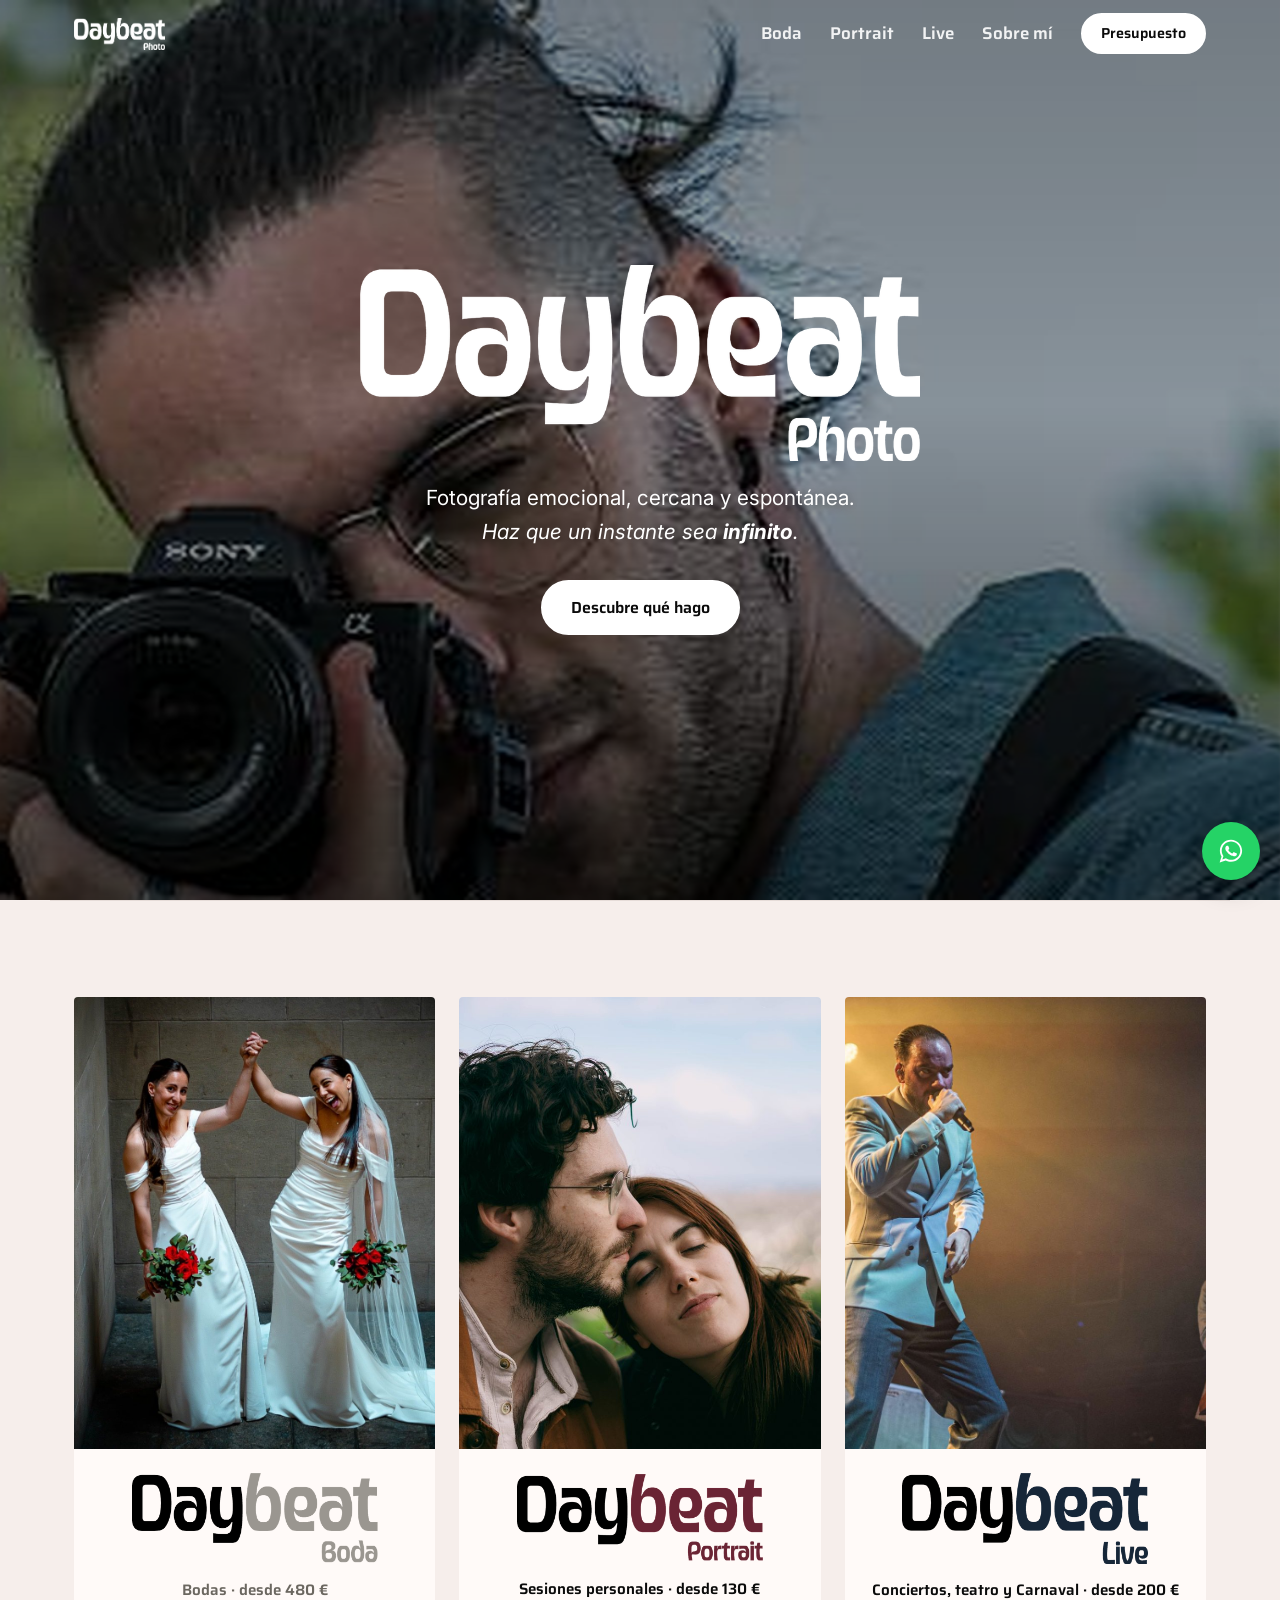
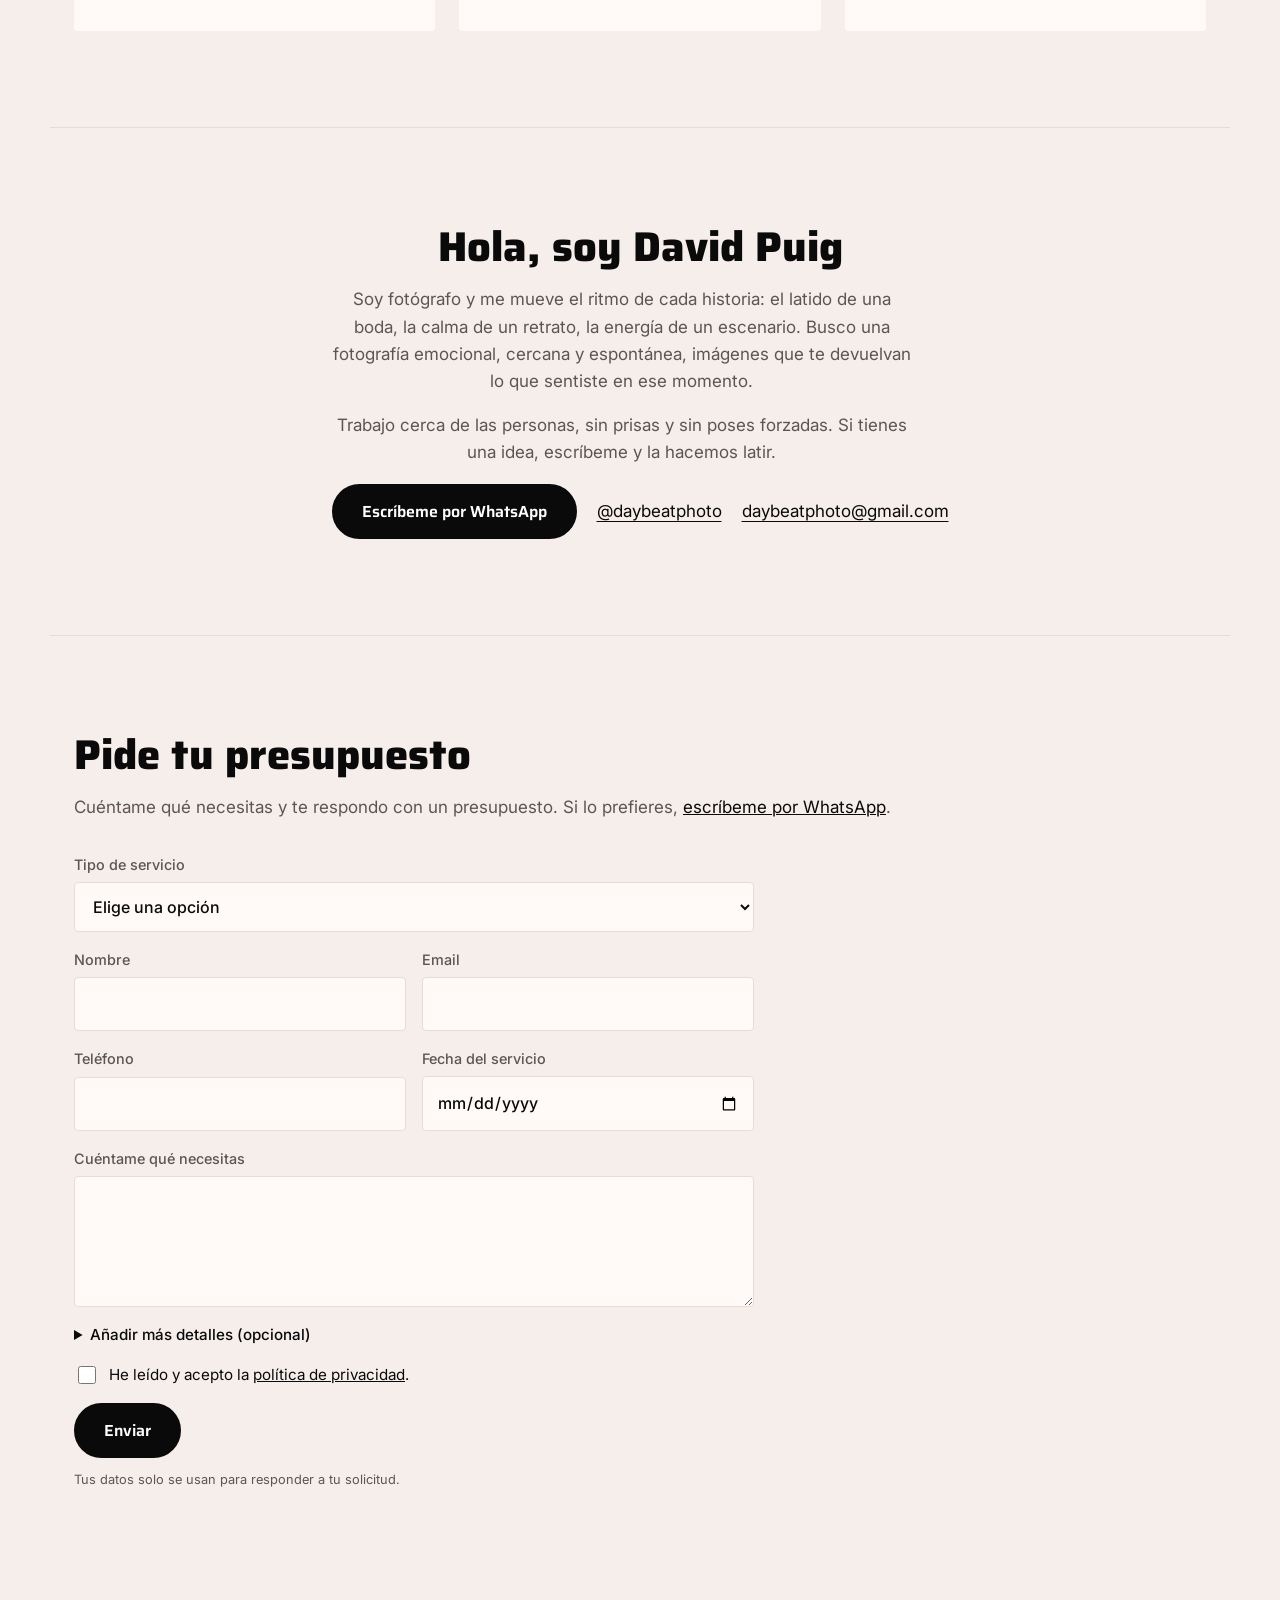
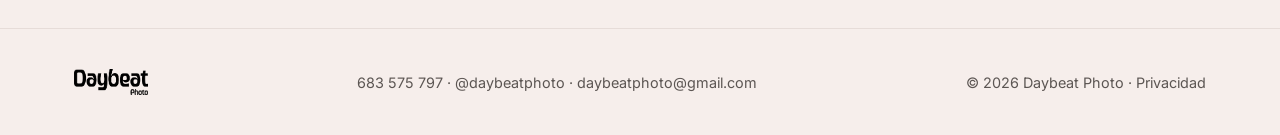
==== index.html @ 6fe8c912 "Web de Daybeat Photo: portada, Boda, Portrait, Live y privacidad Co-Authored-By: Claude Opus 5.5 (1M" ====
<!doctype html>
<html lang="es">
<head>
  <meta charset="utf-8">
  <meta name="viewport" content="width=device-width, initial-scale=1">
  <title>Daybeat Photo · Fotografía en Sabadell</title>
  <meta name="description" content="Daybeat Photo: fotografía emocional de bodas, sesiones personales, conciertos, teatro y Carnaval, por David Puig.">
  <link rel="preconnect" href="https://fonts.googleapis.com">
  <link rel="preconnect" href="https://fonts.gstatic.com" crossorigin>
  <link href="https://fonts.googleapis.com/css2?family=Saira:wght@400;600;800&family=Inter:wght@400;500&display=swap" rel="stylesheet">
  <link rel="stylesheet" href="styles.css">
</head>
<body class="home">
  <header class="nav">
    <a class="logo" href="index.html"><img src="img/daybeat-photo.png" alt="Daybeat Photo, inicio"></a>
    <nav>
      <a href="boda.html" class="boda">Boda</a>
      <a href="portrait.html" class="portrait">Portrait</a>
      <a href="live.html" class="live">Live</a>
      <a href="index.html#sobre-mi" class="nav-about">Sobre mí</a>
      <a href="#contacto" class="btn btn-small">Presupuesto</a>
    </nav>
  </header>

  <main>
    <section class="home-hero">
      <picture class="hero-bg" aria-hidden="true">
        <source media="(max-width: 760px)" srcset="img/david-hero-tall.jpg">
        <img src="img/david-hero-wide.jpg" alt="">
      </picture>
      <div class="home-hero-inner">
        <h1><img src="img/daybeat-photo-white.png" alt="Daybeat Photo"></h1>
        <p class="lead">Fotografía emocional, cercana y espontánea.<br><em>Haz que un instante sea <strong>infinito</strong>.</em></p>
        <a href="#servicios" class="btn btn-light">Descubre qué hago</a>
      </div>
    </section>

    <section id="servicios">
      <div class="cards">
        <a href="boda.html" class="card boda">
          <img class="card-photo" src="img/boda/boda-novias.jpg" alt="">
          <img class="card-logo" src="img/daybeat-boda.png" alt="Daybeat Boda">
          <span>Bodas · desde 480 €</span>
        </a>
        <a href="portrait.html" class="card portrait">
          <img class="card-photo" src="img/portrait/portrait-pareja.jpg" alt="">
          <img class="card-logo" src="img/daybeat-portrait.png" alt="Daybeat Portrait">
          <span>Sesiones personales · desde 130 €</span>
        </a>
        <a href="live.html" class="card live">
          <img class="card-photo" src="img/live/live-cantante.jpg" alt="">
          <img class="card-logo" src="img/daybeat-live.png" alt="Daybeat Live">
          <span>Conciertos, teatro y Carnaval · desde 200 €</span>
        </a>
      </div>
    </section>

    <section id="sobre-mi" class="about">
      <div>
        <h2>Hola, soy David Puig</h2>
        <p>Soy fotógrafo y me mueve el ritmo de cada historia: el latido de una boda, la calma de un retrato, la energía de un escenario. Busco una fotografía emocional, cercana y espontánea, imágenes que te devuelvan lo que sentiste en ese momento.</p>
        <p>Trabajo cerca de las personas, sin prisas y sin poses forzadas. Si tienes una idea, escríbeme y la hacemos latir.</p>
        <div class="contact-links">
          <a class="btn" href="https://wa.me/34683575797" target="_blank" rel="noopener">Escríbeme por WhatsApp</a>
          <a href="https://instagram.com/daybeatphoto" target="_blank" rel="noopener">@daybeatphoto</a>
          <a href="mailto:daybeatphoto@gmail.com">daybeatphoto@gmail.com</a>
        </div>
      </div>
    </section>


    <section id="contacto" class="contact">
      <h2>Pide tu presupuesto</h2>
      <p>Cuéntame qué necesitas y te respondo con un presupuesto. Si lo prefieres, <a href="https://wa.me/34683575797" target="_blank" rel="noopener">escríbeme por WhatsApp</a>.</p>
      <form id="lead-form" novalidate>
        <label>Tipo de servicio
          <select name="servicio" required>
            <option value="">Elige una opción</option>
            <option value="Bodas">Daybeat Boda · Bodas</option>
            <option value="Sesiones personales">Daybeat Portrait · Sesiones personales</option>
            <option value="Conciertos">Daybeat Live · Conciertos, teatro y Carnaval</option>
          </select>
        </label>
        <div class="row">
          <label>Nombre<input name="nombre" required autocomplete="name"></label>
          <label>Email<input name="email" type="email" required autocomplete="email"></label>
        </div>
        <div class="row">
          <label>Teléfono<input name="telefono" type="tel" autocomplete="tel"></label>
          <label>Fecha del servicio<input name="fecha" type="date"></label>
        </div>
        <label>Cuéntame qué necesitas<textarea name="mensaje" rows="4"></textarea></label>
        <details class="more">
          <summary>Añadir más detalles (opcional)</summary>
          <div class="more-fields">
            <div class="row">
              <label>Ubicación<input name="ubicacion"></label>
              <label>Duración<input name="duracion" placeholder="p. ej. 4 horas"></label>
            </div>
            <div class="row">
              <label>Personas<input name="personas" type="number" min="1"></label>
              <label>Presupuesto aproximado<input name="presupuesto" placeholder="p. ej. 800 €"></label>
            </div>
            <label>Extras<input name="extras" placeholder="Álbum, vídeo, segundo fotógrafo..."></label>
          </div>
        </details>
        <label class="check"><input type="checkbox" name="privacidad" required><span>He leído y acepto la <a href="privacidad.html" target="_blank">política de privacidad</a>.</span></label>
        <input name="web" class="hp" tabindex="-1" autocomplete="off" aria-hidden="true">
        <button class="btn" type="submit">Enviar</button>
        <p class="legal">Tus datos solo se usan para responder a tu solicitud.</p>
        <p id="form-status" role="status"></p>
      </form>
    </section>
  </main>

  <footer>
    <a href="index.html"><img src="img/daybeat-photo.png" alt="Daybeat Photo"></a>
    <span><a href="https://wa.me/34683575797">683 575 797</a> · <a href="https://instagram.com/daybeatphoto">@daybeatphoto</a> · <a href="mailto:daybeatphoto@gmail.com">daybeatphoto@gmail.com</a></span>
    <span>© <span id="year"></span> Daybeat Photo · <a href="privacidad.html">Privacidad</a></span>
  </footer>

  <a class="wa-float" href="https://wa.me/34683575797?text=Hola%20David%2C%20he%20visto%20tu%20web%20y%20me%20gustar%C3%ADa%20pedir%20informaci%C3%B3n." target="_blank" rel="noopener" aria-label="Escríbeme por WhatsApp">
    <svg viewBox="0 0 32 32" width="28" height="28" aria-hidden="true"><path fill="currentColor" d="M16 3C9 3 3.3 8.6 3.3 15.6c0 2.4.7 4.7 1.9 6.7L3 29l6.9-2.2c1.9 1 4 1.6 6.1 1.6 7 0 12.7-5.6 12.7-12.6S23 3 16 3zm0 23.1c-1.9 0-3.8-.5-5.4-1.5l-.4-.2-4.1 1.3 1.3-4-.3-.4c-1.1-1.7-1.7-3.6-1.7-5.6C5.4 9.8 10.2 5.1 16 5.1s10.6 4.7 10.6 10.5S21.8 26.1 16 26.1zm5.8-7.8c-.3-.2-1.9-.9-2.2-1s-.5-.2-.7.2-.8 1-1 1.2-.4.2-.7.1c-.3-.2-1.3-.5-2.5-1.6-.9-.8-1.5-1.8-1.7-2.1s0-.5.1-.6l.5-.6c.2-.2.2-.4.3-.6s0-.4 0-.6c-.1-.2-.7-1.7-1-2.3-.3-.6-.5-.5-.7-.5h-.6c-.2 0-.6.1-.9.4s-1.2 1.1-1.2 2.7 1.2 3.1 1.3 3.3c.2.2 2.3 3.5 5.6 4.9 2.8 1.1 3.3.9 3.9.8.6-.1 1.9-.8 2.2-1.5s.3-1.4.2-1.5c-.1-.2-.3-.3-.6-.4z"/></svg>
  </a>
  <script src="main.js"></script>
</body>
</html>
---- styles.css ----
:root {
  --bg: #f6eeeb; --surface: #fffaf8; --text: #0a0a0a; --muted: #5c5653; --line: #e6dcd8;
  --boda: #9a9690; --boda-ink: #6b6760; --portrait: #6a2434; --live: #162638;
  --accent: var(--text); --accent-ink: var(--accent); --on-accent: #fff;
  --radius: 4px; --max: 1180px;
  --display: "Saira", system-ui, sans-serif;
  font-family: "Inter", system-ui, -apple-system, "Segoe UI", sans-serif;
}
.boda { --accent: var(--boda); --accent-ink: var(--boda-ink); --on-accent: var(--text); }
.portrait { --accent: var(--portrait); }
.live { --accent: var(--live); }
/* Live: modo oscuro, como un escenario */
body.dark { --bg: #0d1520; --surface: #142131; --text: #f3eee9; --muted: #a8b2bd; --line: #223247;
  --accent: #9fb6cf; --accent-ink: #9fb6cf; --on-accent: #0d1520; }

* { box-sizing: border-box; }
html { scroll-behavior: smooth; scroll-padding-top: 80px; }
body { margin: 0; background: var(--bg); color: var(--text); line-height: 1.6; font-size: 17px; }
a { color: inherit; }
img { max-width: 100%; display: block; }
h1 { margin: 0; }
h2 { font-family: var(--display); font-weight: 800; font-size: clamp(1.8rem, 4vw, 2.6rem); line-height: 1.1; margin: 0 0 32px; }
main > section { max-width: var(--max); margin: 0 auto; padding: 96px 24px; }
main > section + section { border-top: 1px solid var(--line); }

/* Botones */
.btn { display: inline-block; background: var(--accent); color: var(--on-accent); border: 2px solid var(--accent);
  padding: 13px 28px; border-radius: 999px; font-family: var(--display); font-weight: 600; font-size: 1rem;
  text-decoration: none; cursor: pointer; transition: transform .2s, opacity .2s; }
.btn:hover { transform: translateY(-1px); opacity: .9; }
.btn-outline { background: transparent; color: var(--accent-ink); border-color: currentColor; }
.btn-light { background: #fff; color: #0a0a0a; border-color: #fff; }
.btn-small { padding: 7px 18px; font-size: .9rem; }

/* Navegación */
.nav { position: sticky; top: 0; z-index: 20; background: color-mix(in srgb, var(--bg) 92%, transparent);
  backdrop-filter: blur(10px); border-bottom: 1px solid var(--line); display: flex; justify-content: space-between;
  align-items: center; height: 68px; padding: 0 max(24px, calc((100% - var(--max)) / 2 + 24px));
  transition: background .3s, border-color .3s; }
.logo img { height: 32px; width: auto; }
.nav nav { display: flex; gap: 28px; align-items: center; font-family: var(--display); font-weight: 600; }
.nav nav a:not(.btn) { text-decoration: none; color: var(--text); opacity: .75; }
.nav nav a:not(.btn):hover, .nav nav a[aria-current="page"] { opacity: 1; }
.nav nav a[aria-current="page"] { text-decoration: underline; text-decoration-thickness: 2px; text-underline-offset: 8px; }
.nav nav a.boda { color: var(--boda-ink); }
.nav nav a.portrait { color: var(--portrait); }
.nav nav a.live { color: var(--live); }
body.dark .nav nav a.boda, body.dark .nav nav a.portrait, body.dark .nav nav a.live { color: var(--text); }
/* En la portada el menú flota sobre la foto hasta que haces scroll */
body.home .nav { position: fixed; left: 0; right: 0; background: transparent; border-color: transparent; backdrop-filter: none; }
body.home .nav:not(.solid) .logo img { filter: brightness(0) invert(1); }
body.home .nav:not(.solid) nav a:not(.btn) { color: #fff; opacity: .9; }
body.home .nav:not(.solid) .btn { background: #fff; color: #0a0a0a; border-color: #fff; }
body.home .nav.solid { background: color-mix(in srgb, var(--bg) 92%, transparent); backdrop-filter: blur(10px); border-color: var(--line); }

/* Portada: foto de David a pantalla completa */
.home-hero { position: relative; height: 100svh; min-height: 560px; max-width: none !important; padding: 0 !important;
  display: grid; place-items: center; text-align: center; color: #fff; overflow: hidden; }
.hero-bg, .hero-bg img { position: absolute; inset: 0; width: 100%; height: 100%; }
.hero-bg img { object-fit: cover; object-position: center; animation: hero-zoom 20s ease-out both; }
@keyframes hero-zoom { from { transform: scale(1.06); } to { transform: scale(1); } }
.hero-bg::after { content: ""; position: absolute; inset: 0; background: linear-gradient(180deg, rgba(0,0,0,.45), rgba(0,0,0,.35) 45%, rgba(0,0,0,.65)); }
.home-hero-inner { position: relative; padding: 0 24px; display: grid; justify-items: center; gap: 20px; }
.home-hero h1 img { width: min(560px, 82vw); }
.home-hero .lead { font-size: clamp(1.05rem, 2.4vw, 1.3rem); margin: 0 0 12px; text-shadow: 0 1px 12px rgba(0,0,0,.4); }

/* Tarjetas de servicios */
.cards { display: grid; grid-template-columns: repeat(3, 1fr); gap: 24px; }
.card { background: var(--surface); border-radius: var(--radius); overflow: hidden; text-decoration: none;
  display: grid; justify-items: center; gap: 14px; padding-bottom: 28px; transition: transform .25s, box-shadow .25s; }
.card:hover { transform: translateY(-6px); box-shadow: 0 18px 40px rgba(0,0,0,.12); }
.card-photo { width: 100%; aspect-ratio: 4 / 5; object-fit: cover; transition: transform .6s; }
.card:hover .card-photo { transform: scale(1.03); }
.card-logo { width: 68%; margin-top: 10px; }
.card span { font-family: var(--display); font-weight: 600; color: var(--accent-ink); font-size: .95rem; }

/* Cabecera de cada servicio */
.cover { position: relative; max-width: none !important; padding: 0 !important; min-height: 78svh; display: grid; align-items: end; overflow: hidden; }
.cover-img { position: absolute; inset: 0; width: 100%; height: 100%; object-fit: cover; object-position: var(--pos, center); }
.cover::after { content: ""; position: absolute; inset: 0; background: linear-gradient(90deg, var(--bg) 0%, color-mix(in srgb, var(--bg) 85%, transparent) 38%, transparent 75%); }
.cover-inner { position: relative; z-index: 1; width: 100%; max-width: var(--max); margin: 0 auto; padding: 96px 24px; display: grid; gap: 20px; justify-items: start; }
.brand-logo { width: min(420px, 80vw); }
.brand-intro { max-width: 520px; font-size: 1.1rem; margin: 0; }

/* Galería: cada foto con su proporción, sin recortes */
.gallery { display: grid; gap: 12px; }
.g-row { display: flex; gap: 12px; }
.gallery img { min-width: 0; height: auto; border-radius: var(--radius); cursor: zoom-in; transition: opacity .2s; }
.gallery img:hover { opacity: .9; }
.lightbox { position: fixed; inset: 0; background: rgba(0,0,0,.92); display: grid; place-items: center; z-index: 50; cursor: zoom-out; }
.lightbox img { max-width: 92vw; max-height: 90vh; border-radius: var(--radius); }

/* Tarifas */
.packs { display: grid; gap: 0; border-top: 2px solid var(--text); }
.cols-4 { grid-template-columns: repeat(4, 1fr); }
.cols-3 { grid-template-columns: repeat(3, 1fr); }
.pack { position: relative; padding: 32px 28px 32px 0; display: flex; flex-direction: column; gap: 10px; }
.pack + .pack { padding-left: 28px; border-left: 1px solid var(--line); }
.pack h4 { font-family: var(--display); font-weight: 600; font-size: 1.15rem; margin: 0; }
.price { font-family: var(--display); font-weight: 800; font-size: clamp(2.2rem, 4vw, 3rem); line-height: 1; margin: 4px 0; color: var(--accent-ink); }
.pack-desc { margin: 0; color: var(--muted); }
.pack ul { list-style: none; margin: 8px 0 20px; padding: 0; display: grid; gap: 8px; font-size: .95rem; flex: 1; align-content: start; }
.pack li { padding-left: 18px; position: relative; }
.pack li::before { content: ""; position: absolute; left: 0; top: .65em; width: 8px; height: 2px; background: var(--accent-ink); }
.pack .btn { align-self: start; }
.pack .tag { position: absolute; top: -13px; left: 28px; margin: 0; background: var(--accent); color: var(--on-accent);
  font-family: var(--display); font-size: .75rem; font-weight: 600; padding: 2px 12px; border-radius: 999px; }
.pack.featured { background: var(--surface); padding-left: 28px; }
.note { color: var(--muted); font-size: .9rem; margin: 28px 0 0; max-width: 760px; }

/* Cómo trabajamos */
.steps { list-style: none; counter-reset: step; padding: 0; margin: 0; display: grid; grid-template-columns: repeat(4, 1fr); gap: 32px; }
.steps li { counter-increment: step; display: grid; gap: 6px; align-content: start; }
.steps li::before { content: counter(step, decimal-leading-zero); font-family: var(--display); font-weight: 800; font-size: 2rem; color: var(--accent-ink); }
.steps strong { font-family: var(--display); font-size: 1.15rem; }
.steps span { color: var(--muted); }

/* Sobre mí */
.about { display: grid; justify-items: center; text-align: center; }
.about img { width: 260px; aspect-ratio: 1; object-fit: cover; border-radius: 50%; }
.about h2 { margin-bottom: 16px; }
.about p { color: var(--muted); max-width: 580px; }
.contact-links { display: flex; flex-wrap: wrap; gap: 20px; align-items: center; justify-content: center; margin-top: 8px; }
.contact-links a:not(.btn) { text-underline-offset: 4px; }

/* Formulario */
.contact > p { color: var(--muted); margin: -16px 0 32px; }
.contact > p a { color: var(--accent-ink); }
form { display: grid; gap: 16px; max-width: 680px; }
.row { display: grid; grid-template-columns: 1fr 1fr; gap: 16px; }
label { display: grid; gap: 6px; color: var(--muted); font-size: .9rem; font-weight: 500; }
input, textarea, select { width: 100%; min-width: 0; background: var(--surface); border: 1px solid var(--line); color: var(--text);
  padding: 13px 14px; border-radius: var(--radius); font: inherit; font-size: 1rem; }
input:focus, textarea:focus, select:focus { outline: 2px solid var(--accent-ink); border-color: transparent; }
body.dark input, body.dark select, body.dark textarea { color-scheme: dark; }
.more summary { cursor: pointer; color: var(--accent-ink); font-weight: 500; font-size: .95rem; }
.more-fields { display: grid; gap: 16px; margin-top: 16px; }
form .btn { justify-self: start; }
.hp { position: absolute; left: -9999px; }
#form-status { min-height: 1.5em; margin: 0; }

/* Pie y WhatsApp */
footer { border-top: 1px solid var(--line); padding: 40px max(24px, calc((100% - var(--max)) / 2 + 24px));
  display: flex; justify-content: space-between; align-items: center; gap: 16px; color: var(--muted); font-size: .9rem; }
footer img { height: 26px; width: auto; }
footer a { text-decoration: none; }
footer a:hover { text-decoration: underline; }
.wa-float { position: fixed; right: 20px; bottom: 20px; z-index: 30; width: 58px; height: 58px; border-radius: 50%;
  background: #25d366; color: #fff; display: grid; place-items: center; box-shadow: 0 8px 24px rgba(0,0,0,.25); transition: transform .2s; }
.wa-float:hover { transform: scale(1.08); }

@media (max-width: 960px) {
  .cols-4, .cols-3 { grid-template-columns: 1fr 1fr; }
  .pack:nth-child(odd) { padding-left: 0; border-left: 0; }
  .pack:nth-child(n+3) { border-top: 1px solid var(--line); }
  .pack.featured { padding-left: 28px; }
  .steps { grid-template-columns: 1fr 1fr; }
  .cards { grid-template-columns: 1fr; max-width: 520px; margin: 0 auto; }
  .card-photo { aspect-ratio: 3 / 2; }
}
@media (max-width: 760px) {
  body { font-size: 16px; }
  main > section { padding: 64px 18px; }
  .nav { padding: 0 16px; }
  .nav nav { gap: 12px; font-size: .85rem; }
  .nav nav .nav-about { display: none; }
  .nav .btn-small { padding: 6px 12px; font-size: .8rem; }
  .logo img { height: 26px; }
  .cover { min-height: auto; align-items: stretch; }
  .cover-img { position: relative; height: 46svh; }
  .cover::after { display: none; }
  .cover-inner { padding: 32px 18px 8px; }
  .cols-4, .cols-3, .steps, .row { grid-template-columns: 1fr; }
  .pack, .pack + .pack, .pack.featured { padding: 28px 0; border-left: 0; }
  .pack + .pack { border-top: 1px solid var(--line); }
  .pack.featured { padding: 28px 18px; }
  .g-row { flex-direction: column; }
  .gallery img { width: 100%; }
  .about { grid-template-columns: 1fr; justify-items: center; text-align: center; gap: 24px; }
  .about img { width: 180px; }
  .contact-links { justify-content: center; }
  footer { flex-direction: column; text-align: center; }
  .wa-float { width: 52px; height: 52px; right: 14px; bottom: 14px; }
}
@media (prefers-reduced-motion: reduce) { html { scroll-behavior: auto; } .hero-bg img { animation: none; } }
label, .row > * { min-width: 0; }

/* Privacidad */
.check { display: flex; gap: 10px; align-items: flex-start; font-weight: 400; color: var(--text); font-size: .95rem; }
.check input { width: 18px; height: 18px; margin-top: 3px; flex: none; accent-color: var(--accent-ink); }
.check a, footer span a { color: inherit; }
.legal { color: var(--muted); font-size: .8rem; margin: -4px 0 0; }
.legal-page { max-width: 760px !important; }
.legal-page h1 { font-family: var(--display); font-weight: 800; font-size: clamp(2rem, 5vw, 3rem); line-height: 1.1; margin: 0 0 8px; }
.legal-page .updated { color: var(--muted); margin: 0 0 40px; }
.legal-page h2 { font-size: 1.3rem; margin: 36px 0 8px; }
.legal-page p { margin: 0; color: var(--muted); }
.legal-page a { color: var(--text); }
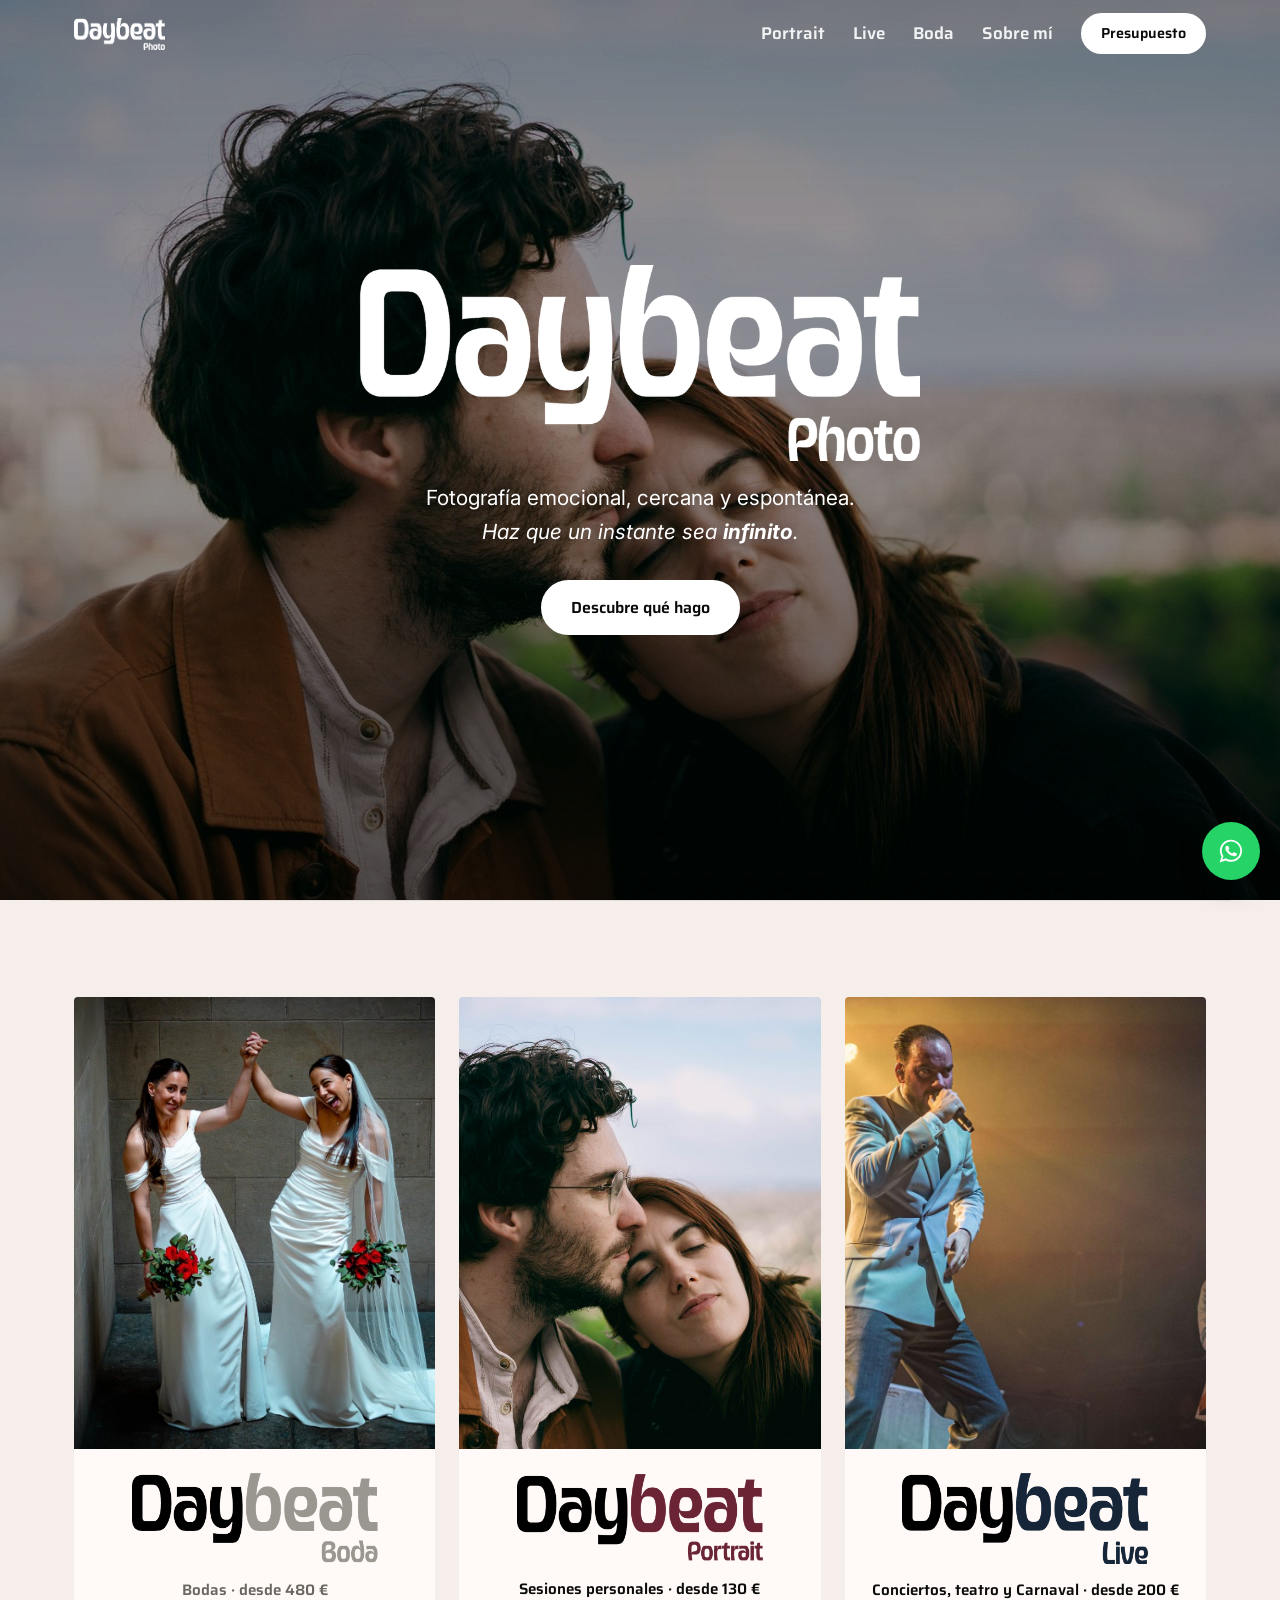
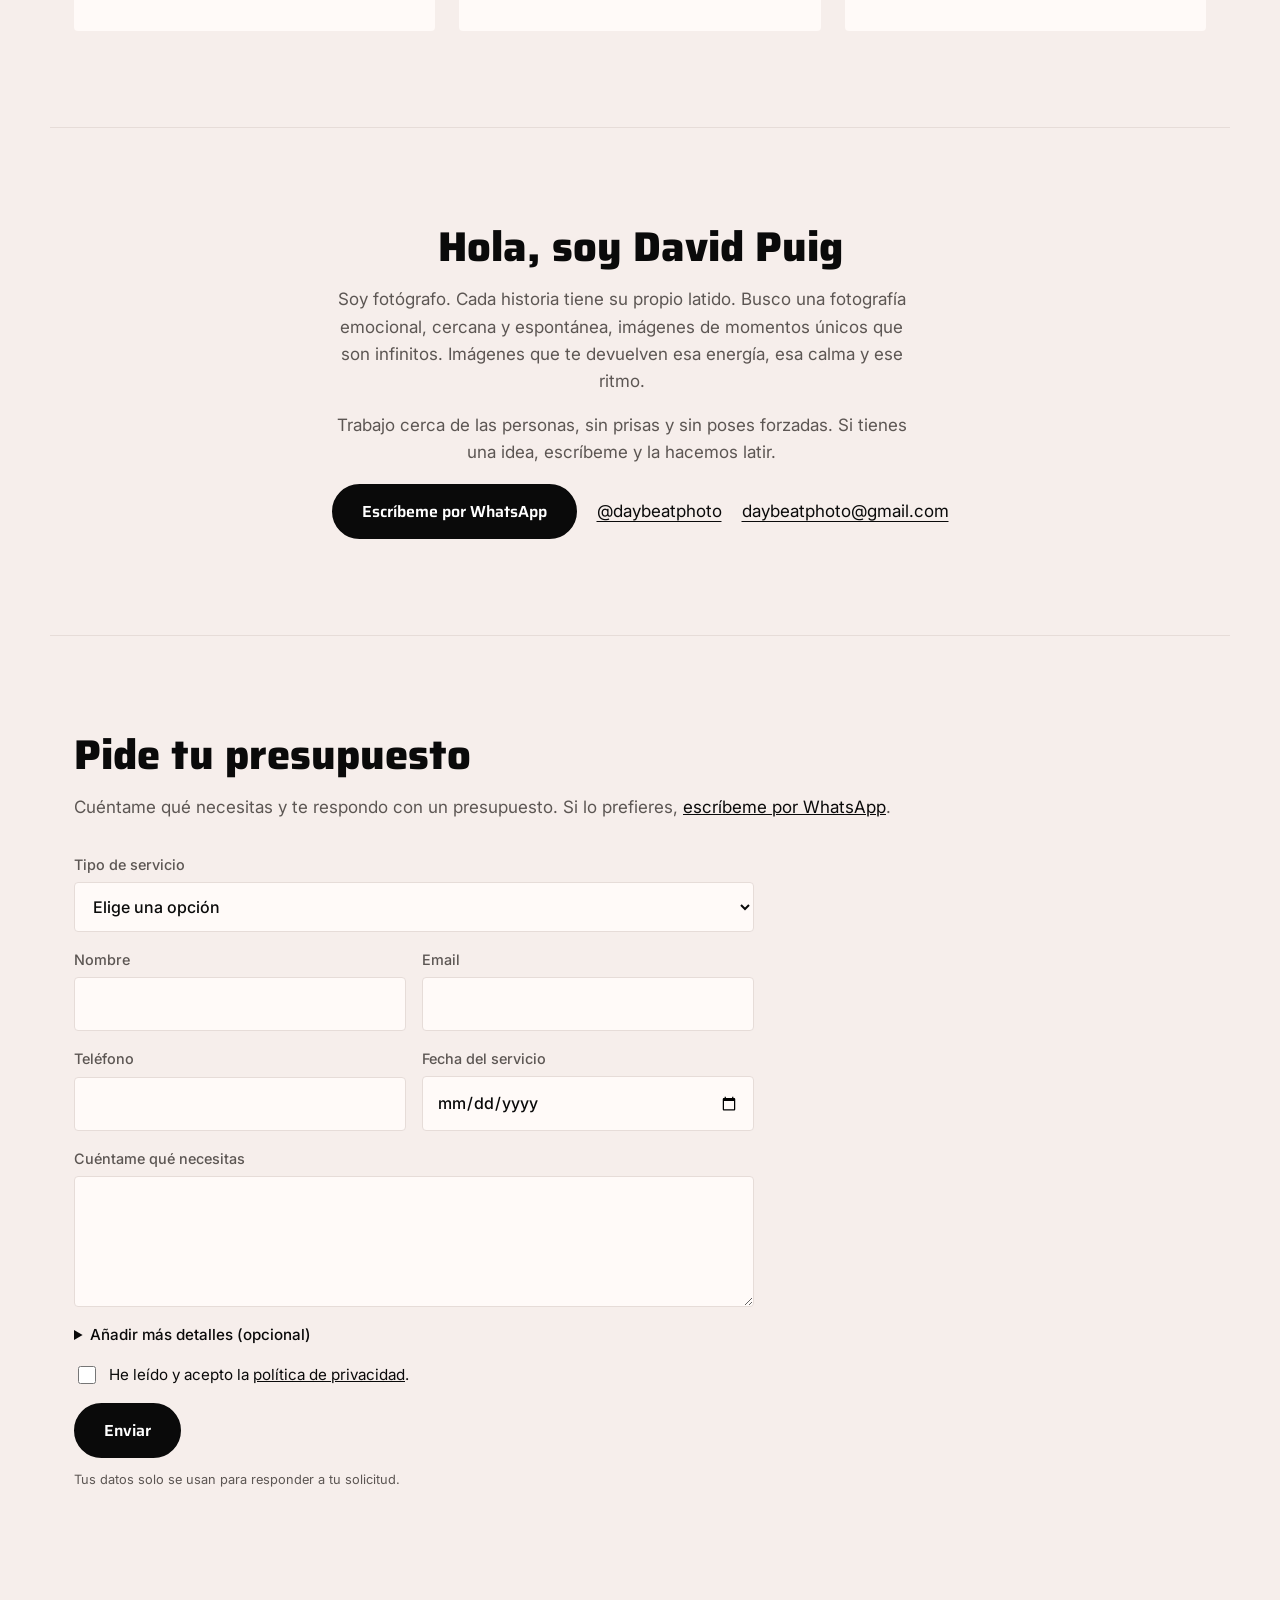
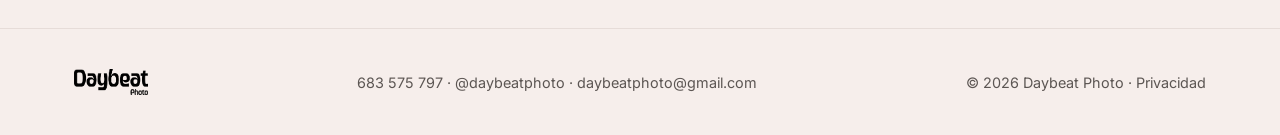
==== commit f744a2d6: "Cambios del cliente: portada nueva, orden del menú, textos y tarifas de Boda Co-Authored-By: Claude " ====
--- a/index.html
+++ b/index.html
@@ -14,9 +14,9 @@
   <header class="nav">
     <a class="logo" href="index.html"><img src="img/daybeat-photo.png" alt="Daybeat Photo, inicio"></a>
     <nav>
-      <a href="boda.html" class="boda">Boda</a>
       <a href="portrait.html" class="portrait">Portrait</a>
       <a href="live.html" class="live">Live</a>
+      <a href="boda.html" class="boda">Boda</a>
       <a href="index.html#sobre-mi" class="nav-about">Sobre mí</a>
       <a href="#contacto" class="btn btn-small">Presupuesto</a>
     </nav>
@@ -25,8 +25,8 @@
   <main>
     <section class="home-hero">
       <picture class="hero-bg" aria-hidden="true">
-        <source media="(max-width: 760px)" srcset="img/david-hero-tall.jpg">
-        <img src="img/david-hero-wide.jpg" alt="">
+        <source media="(max-width: 760px)" srcset="img/portrait/portrait-agua.jpg">
+        <img src="img/portrait/portrait-pareja.jpg" alt="">
       </picture>
       <div class="home-hero-inner">
         <h1><img src="img/daybeat-photo-white.png" alt="Daybeat Photo"></h1>
@@ -58,7 +58,7 @@
     <section id="sobre-mi" class="about">
       <div>
         <h2>Hola, soy David Puig</h2>
-        <p>Soy fotógrafo y me mueve el ritmo de cada historia: el latido de una boda, la calma de un retrato, la energía de un escenario. Busco una fotografía emocional, cercana y espontánea, imágenes que te devuelvan lo que sentiste en ese momento.</p>
+        <p>Soy fotógrafo. Cada historia tiene su propio latido. Busco una fotografía emocional, cercana y espontánea, imágenes de momentos únicos que son infinitos. Imágenes que te devuelven esa energía, esa calma y ese ritmo.</p>
         <p>Trabajo cerca de las personas, sin prisas y sin poses forzadas. Si tienes una idea, escríbeme y la hacemos latir.</p>
         <div class="contact-links">
           <a class="btn" href="https://wa.me/34683575797" target="_blank" rel="noopener">Escríbeme por WhatsApp</a>
--- a/styles.css
+++ b/styles.css
@@ -57,8 +57,8 @@
 .home-hero { position: relative; height: 100svh; min-height: 560px; max-width: none !important; padding: 0 !important;
   display: grid; place-items: center; text-align: center; color: #fff; overflow: hidden; }
 .hero-bg, .hero-bg img { position: absolute; inset: 0; width: 100%; height: 100%; }
-.hero-bg img { object-fit: cover; object-position: center; animation: hero-zoom 20s ease-out both; }
-@keyframes hero-zoom { from { transform: scale(1.06); } to { transform: scale(1); } }
+.hero-bg img { object-fit: cover; object-position: center; animation: hero-zoom 14s cubic-bezier(.2,.6,.2,1) both; }
+@keyframes hero-zoom { from { transform: scale(1.25); } to { transform: scale(1); } }
 .hero-bg::after { content: ""; position: absolute; inset: 0; background: linear-gradient(180deg, rgba(0,0,0,.45), rgba(0,0,0,.35) 45%, rgba(0,0,0,.65)); }
 .home-hero-inner { position: relative; padding: 0 24px; display: grid; justify-items: center; gap: 20px; }
 .home-hero h1 img { width: min(560px, 82vw); }
@@ -196,3 +196,4 @@
 .legal-page h2 { font-size: 1.3rem; margin: 36px 0 8px; }
 .legal-page p { margin: 0; color: var(--muted); }
 .legal-page a { color: var(--text); }
+@media (max-width: 760px) { .hero-bg img { object-position: 75% center; } }
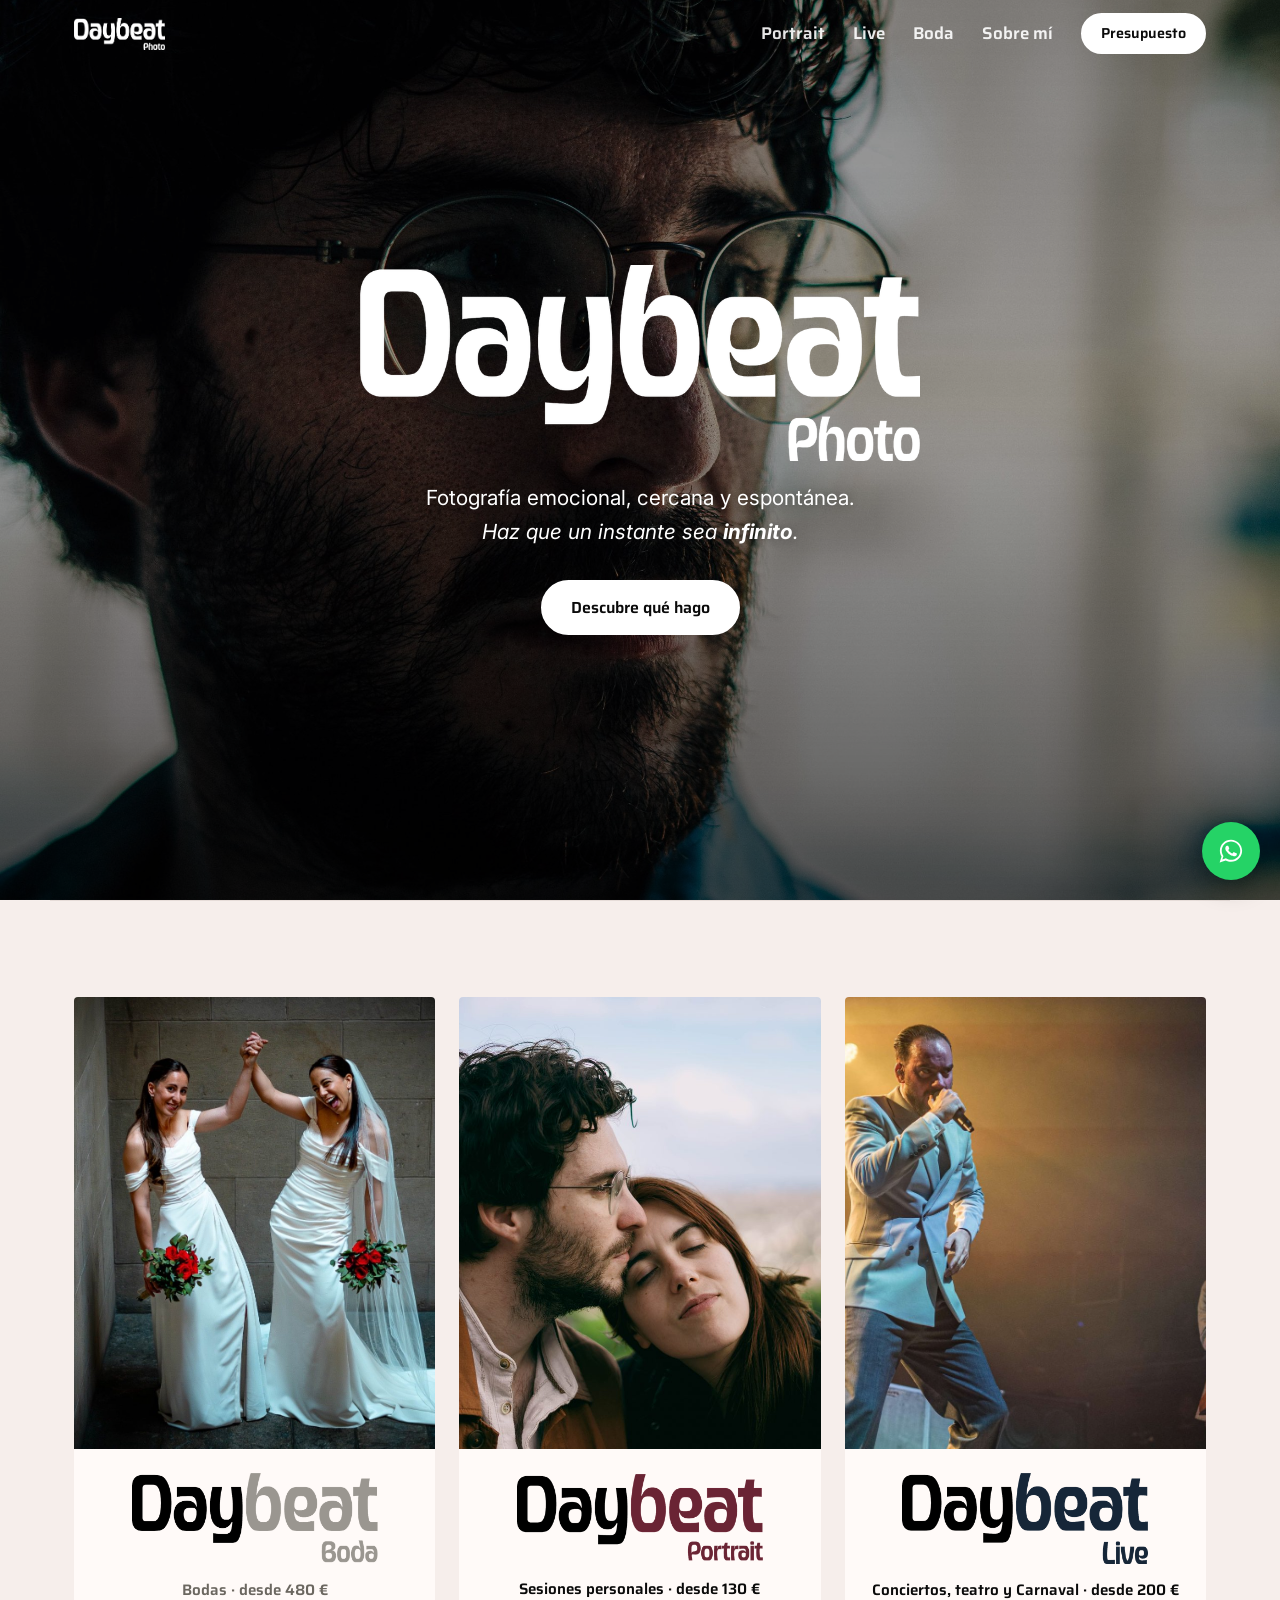
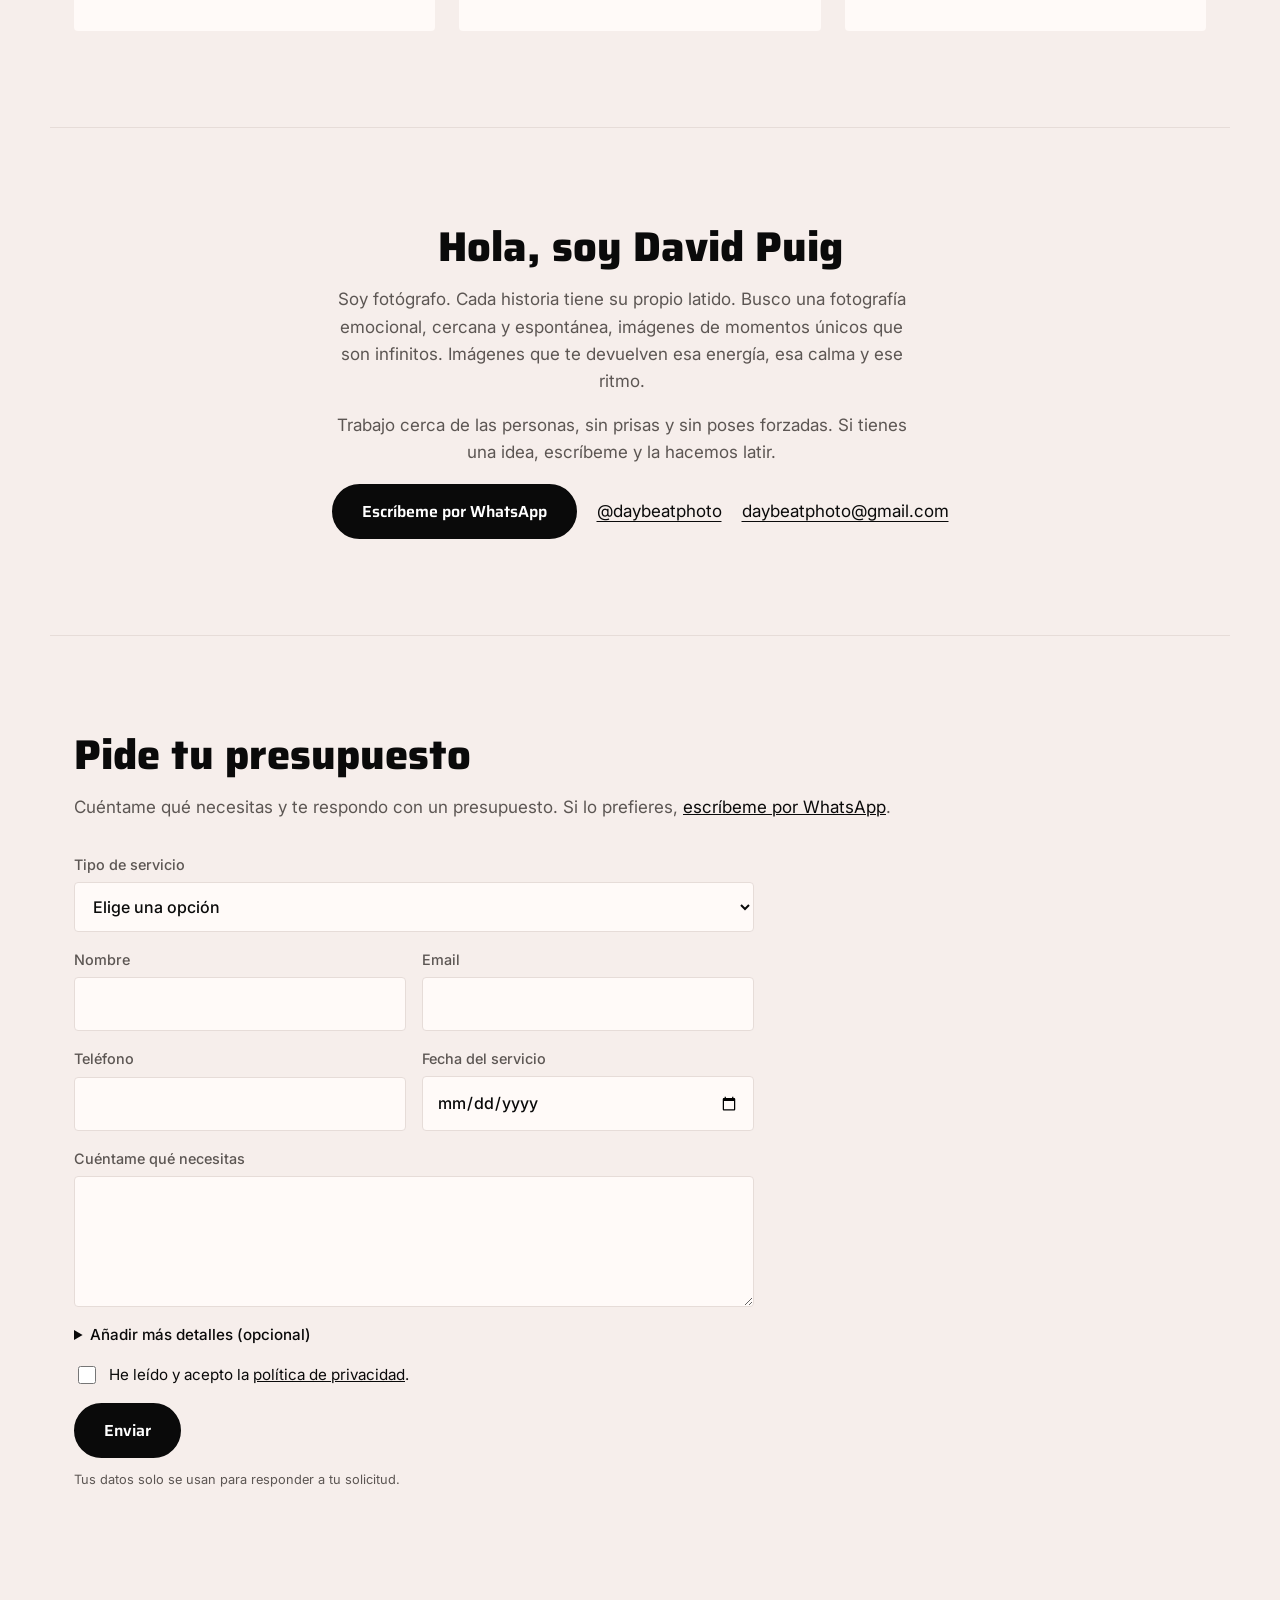
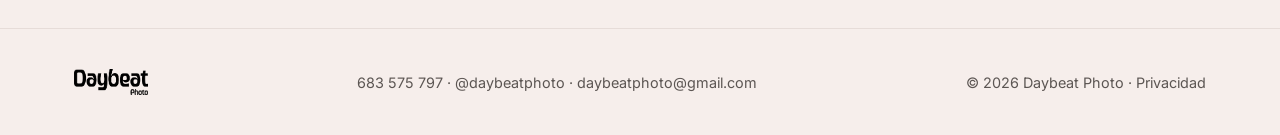
==== commit 118b8a0d: "Portada: nueva foto principal Co-Authored-By: Claude Opus 5.5 (1M context) <noreply@anthropic.com> C" ====
--- a/index.html
+++ b/index.html
@@ -25,8 +25,8 @@
   <main>
     <section class="home-hero">
       <picture class="hero-bg" aria-hidden="true">
-        <source media="(max-width: 760px)" srcset="img/portrait/portrait-agua.jpg">
-        <img src="img/portrait/portrait-pareja.jpg" alt="">
+        <source media="(max-width: 760px)" srcset="img/hero-home.jpg">
+        <img src="img/hero-home.jpg" alt="">
       </picture>
       <div class="home-hero-inner">
         <h1><img src="img/daybeat-photo-white.png" alt="Daybeat Photo"></h1>
--- a/styles.css
+++ b/styles.css
@@ -57,7 +57,7 @@
 .home-hero { position: relative; height: 100svh; min-height: 560px; max-width: none !important; padding: 0 !important;
   display: grid; place-items: center; text-align: center; color: #fff; overflow: hidden; }
 .hero-bg, .hero-bg img { position: absolute; inset: 0; width: 100%; height: 100%; }
-.hero-bg img { object-fit: cover; object-position: center; animation: hero-zoom 14s cubic-bezier(.2,.6,.2,1) both; }
+.hero-bg img { object-fit: cover; object-position: center 40%; animation: hero-zoom 14s cubic-bezier(.2,.6,.2,1) both; }
 @keyframes hero-zoom { from { transform: scale(1.25); } to { transform: scale(1); } }
 .hero-bg::after { content: ""; position: absolute; inset: 0; background: linear-gradient(180deg, rgba(0,0,0,.45), rgba(0,0,0,.35) 45%, rgba(0,0,0,.65)); }
 .home-hero-inner { position: relative; padding: 0 24px; display: grid; justify-items: center; gap: 20px; }
@@ -196,4 +196,4 @@
 .legal-page h2 { font-size: 1.3rem; margin: 36px 0 8px; }
 .legal-page p { margin: 0; color: var(--muted); }
 .legal-page a { color: var(--text); }
-@media (max-width: 760px) { .hero-bg img { object-position: 75% center; } }
+@media (max-width: 760px) { .hero-bg img { object-position: 38% center; } }
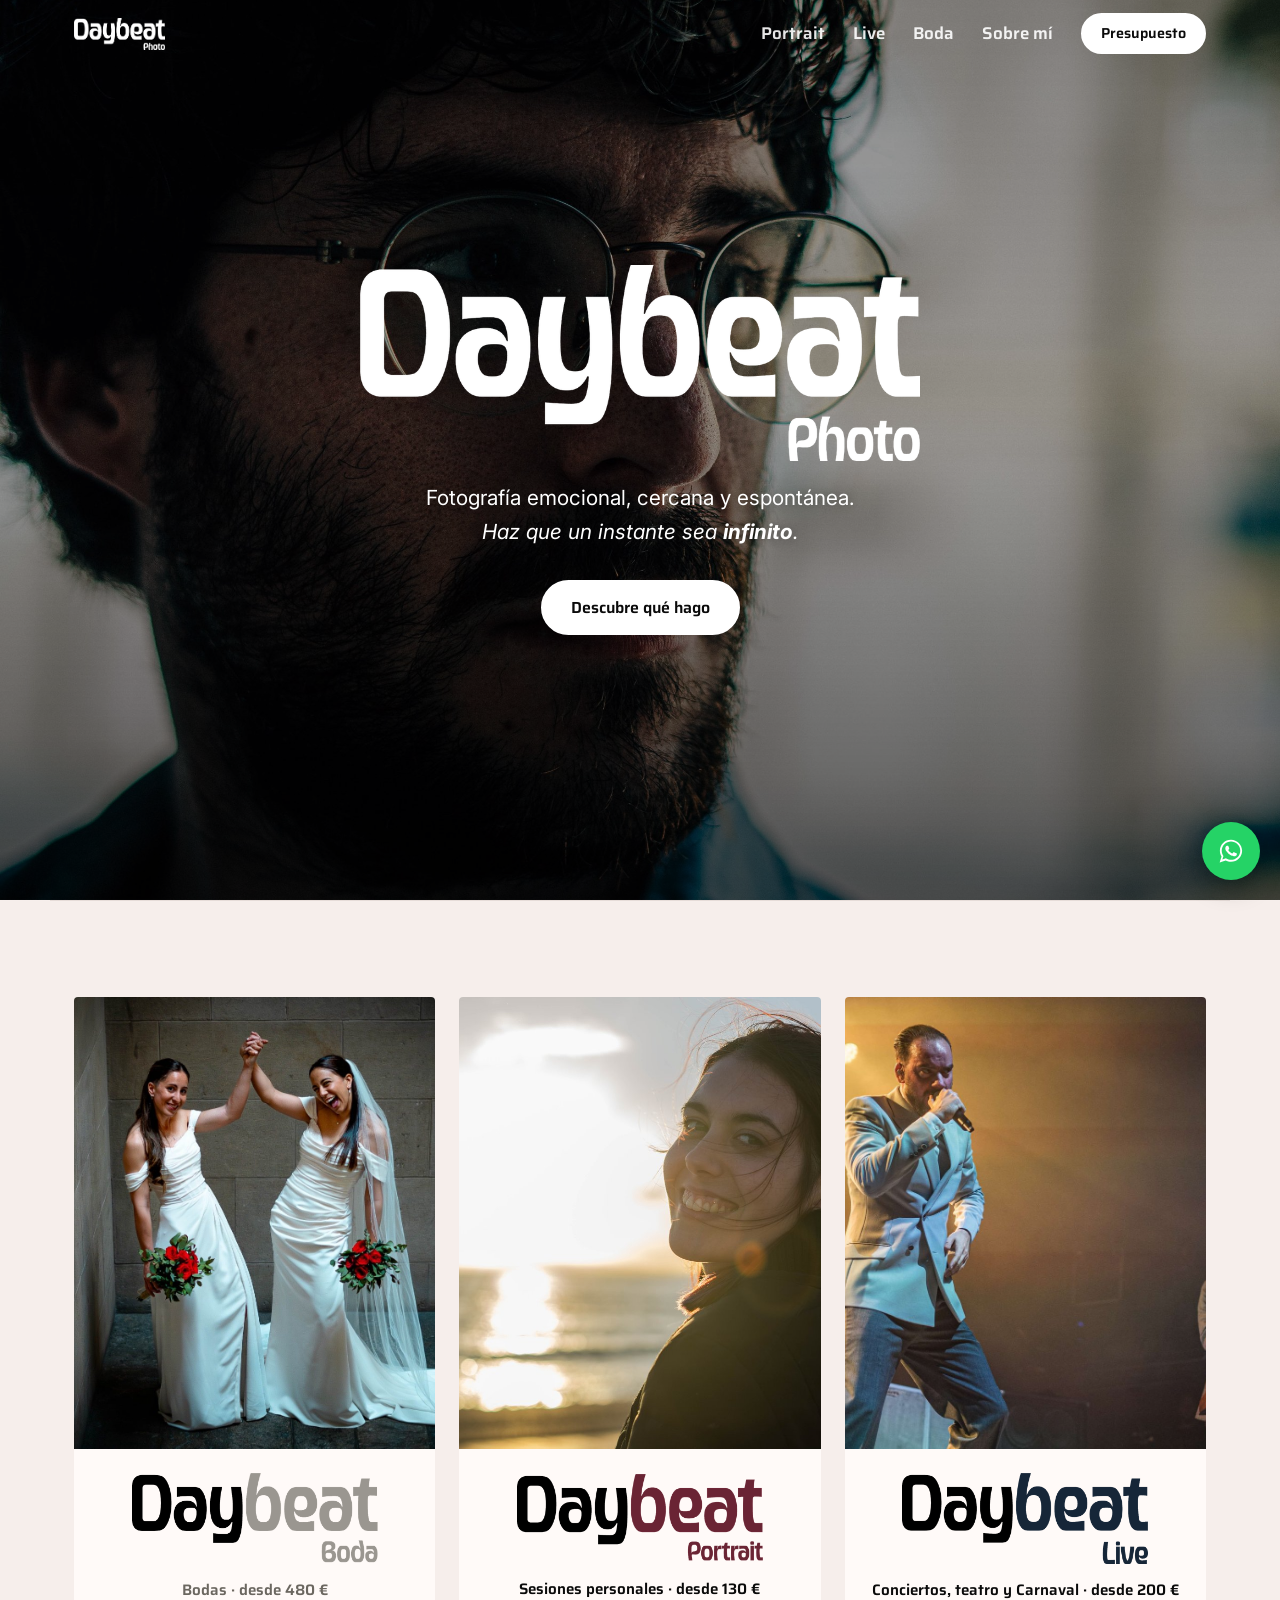
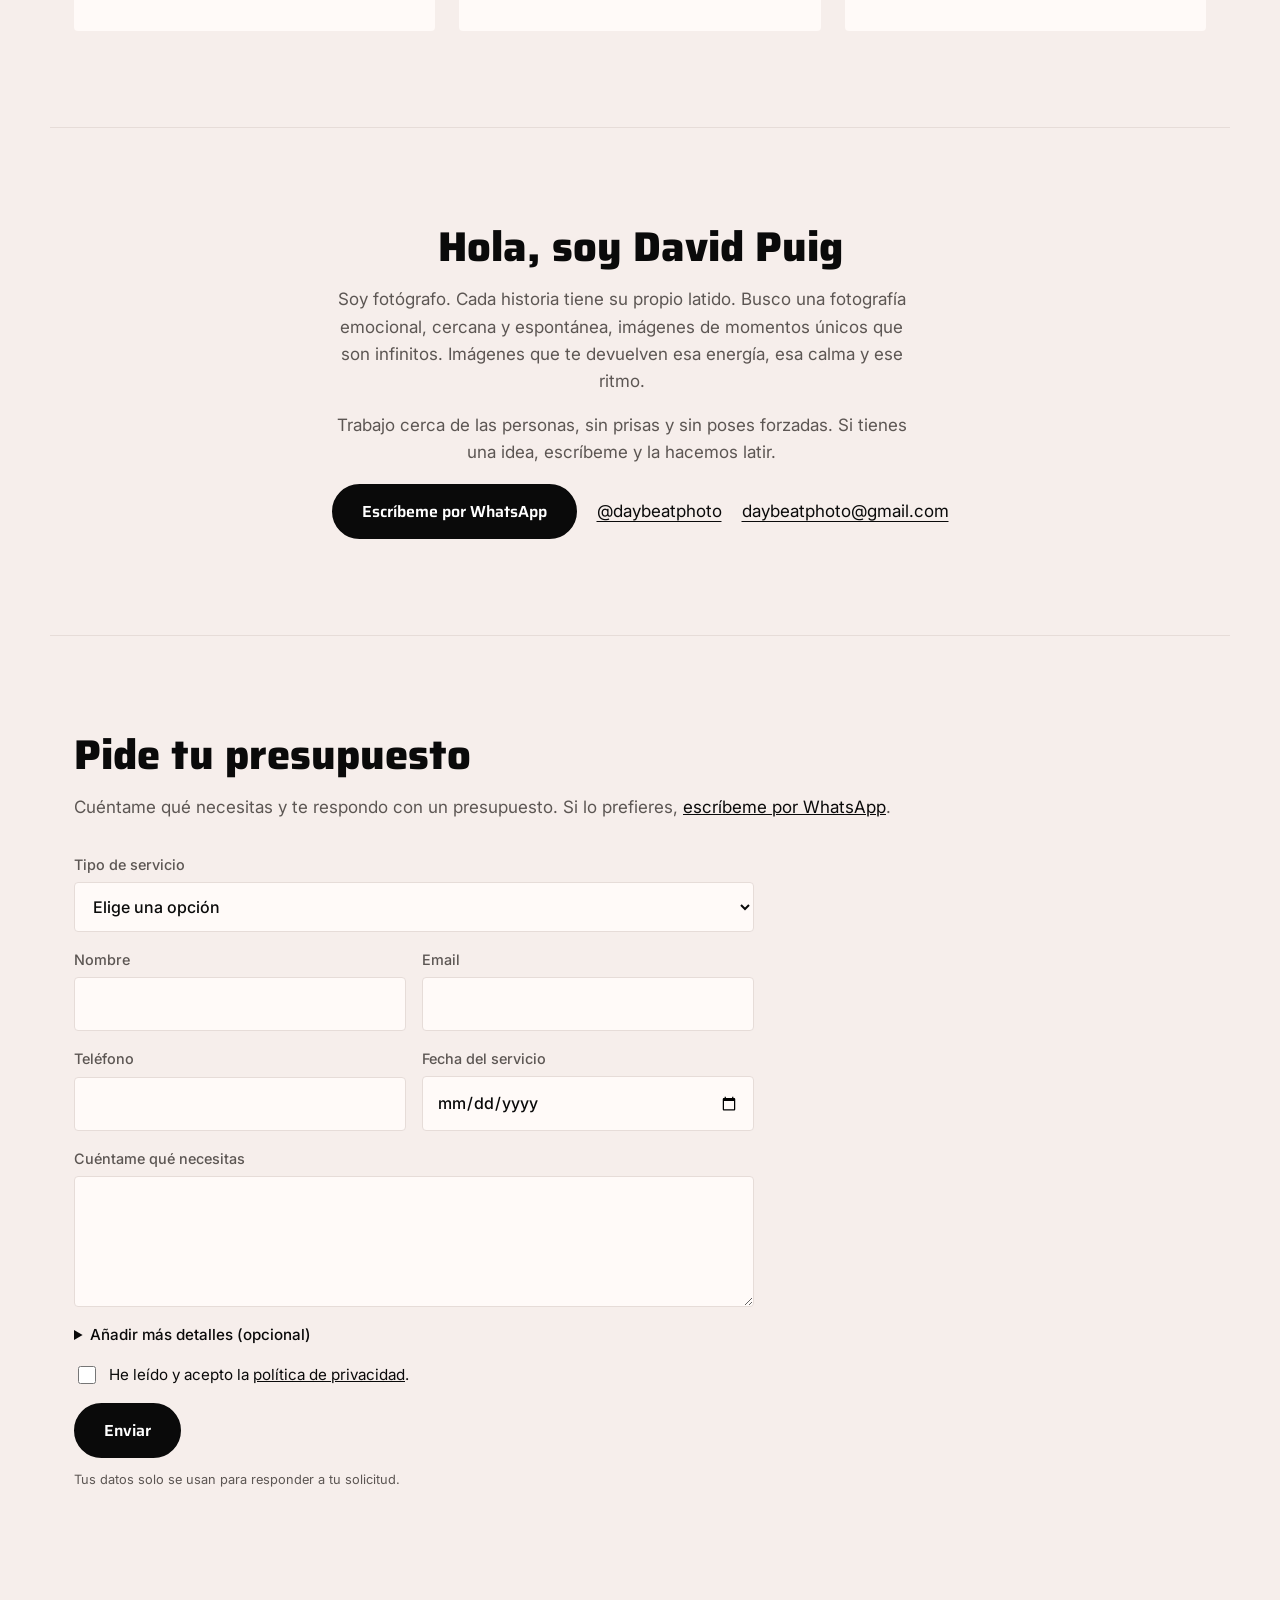
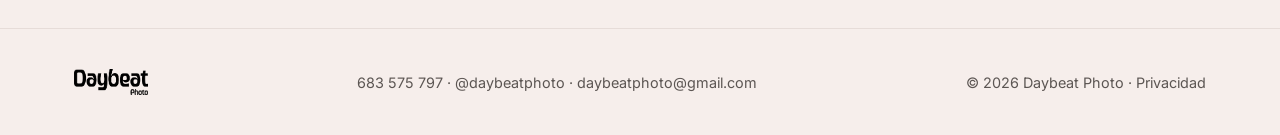
==== commit 568ef1ce: "Portrait: nueva portada y fuera la foto de la pareja Co-Authored-By: Claude Opus 5.5 (1M context) <n" ====
--- a/index.html
+++ b/index.html
@@ -43,7 +43,7 @@
           <span>Bodas · desde 480 €</span>
         </a>
         <a href="portrait.html" class="card portrait">
-          <img class="card-photo" src="img/portrait/portrait-pareja.jpg" alt="">
+          <img class="card-photo" src="img/portrait/portrait-playa.jpg" alt="">
           <img class="card-logo" src="img/daybeat-portrait.png" alt="Daybeat Portrait">
           <span>Sesiones personales · desde 130 €</span>
         </a>
